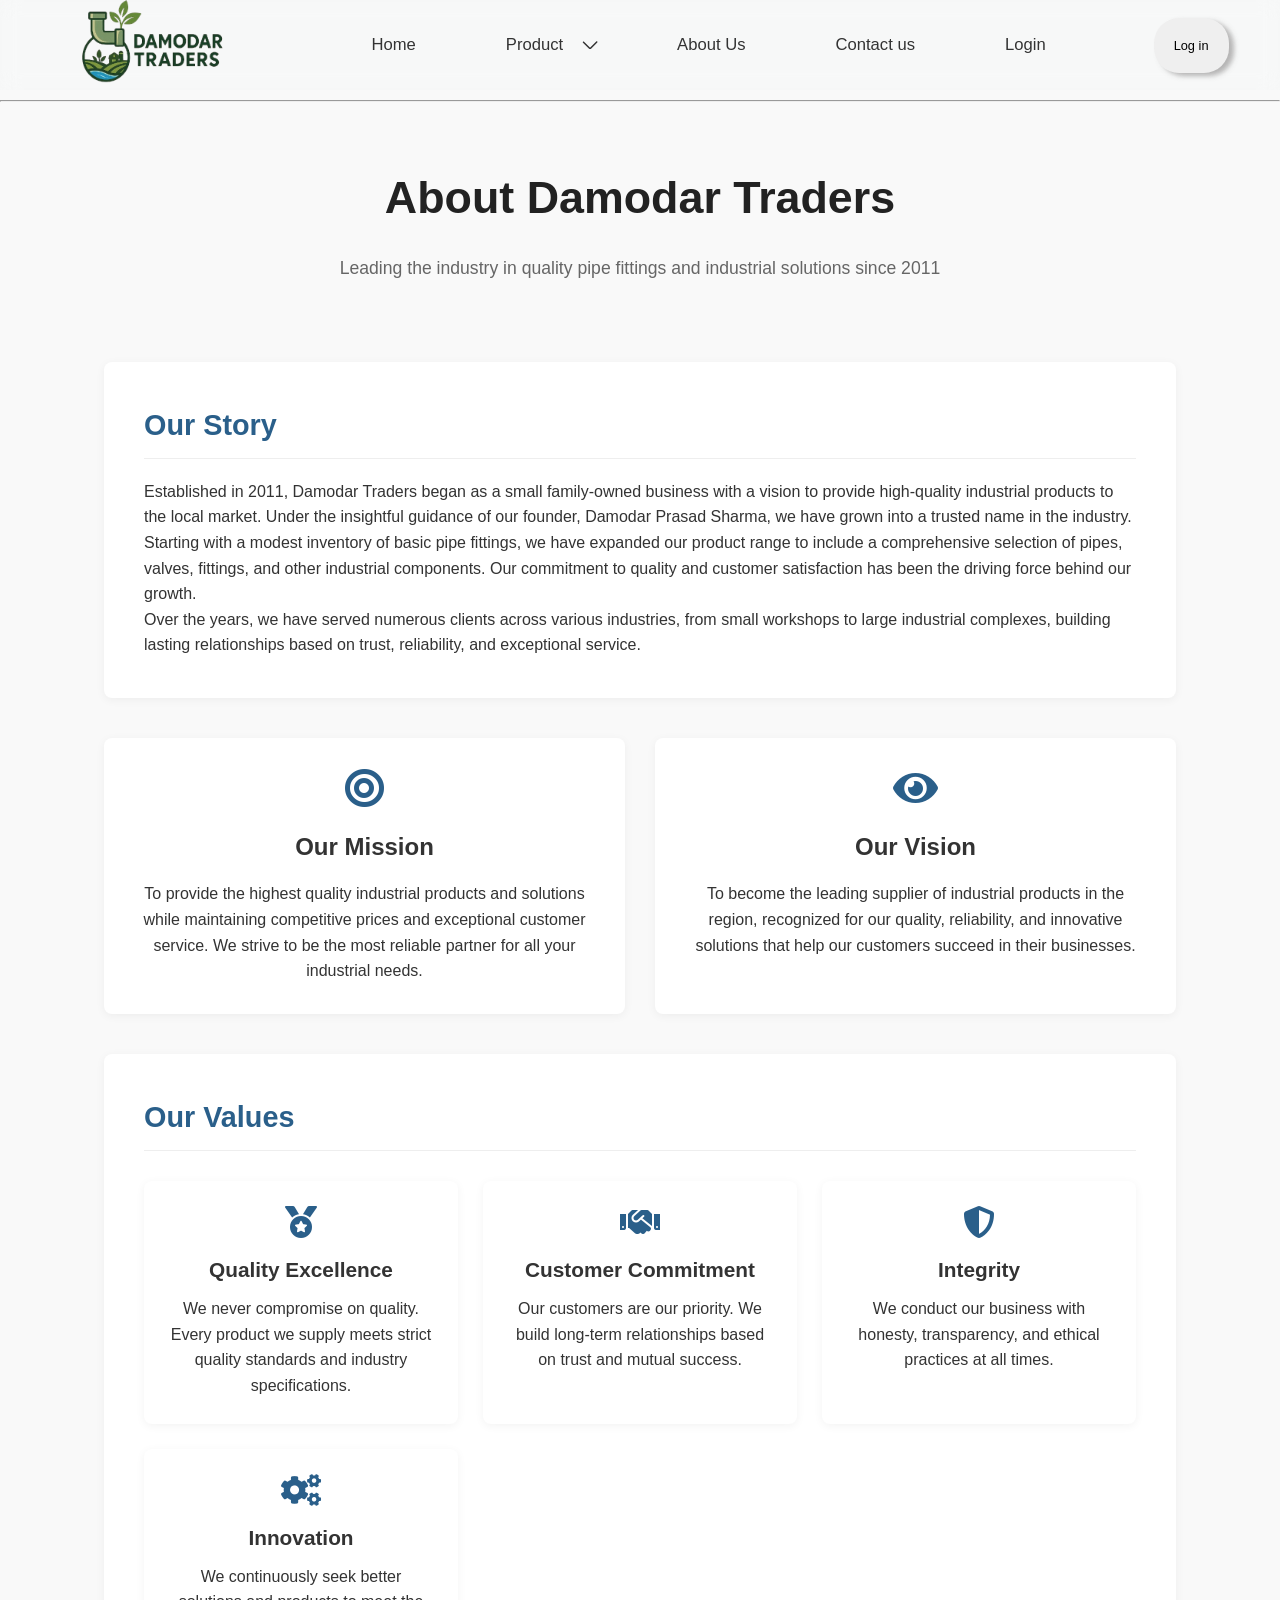
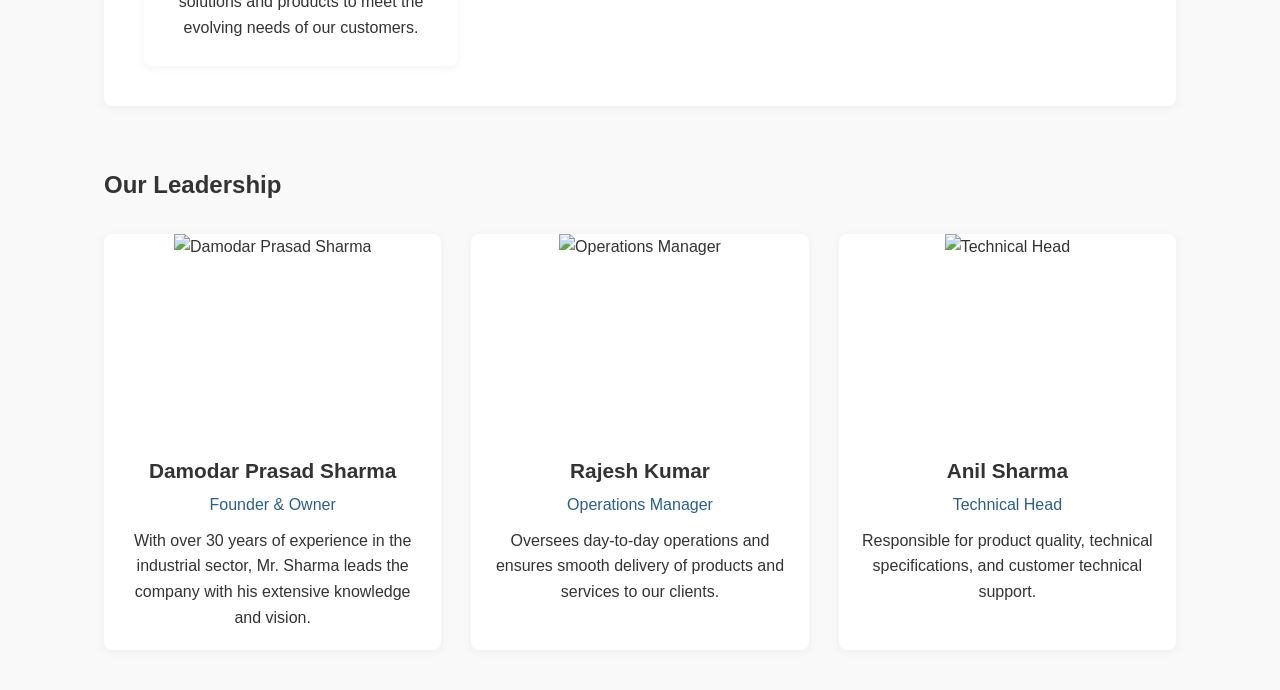
==== about.html @ 8becca2f "Add files via upload" ====
<!DOCTYPE html>
<html lang="en">
<head>
  <meta charset="UTF-8">
  <meta name="viewport" content="width=device-width, initial-scale=1.0">
  <title>About Us - Damodar Traders</title>
  <link rel="stylesheet" href="https://cdnjs.cloudflare.com/ajax/libs/font-awesome/5.15.4/css/all.min.css">
  <link rel="stylesheet" href="style1.css">
  <style>
    * {
      margin: 0;
      padding: 0;
      box-sizing: border-box;
    }
    
    body {
      font-family: 'Segoe UI', Tahoma, Geneva, Verdana, sans-serif;
      line-height: 1.6;
      color: #333;
      background-color: #f9f9f9;
    }
    
    .main {
      padding: 0 5%;
      max-width: 1200px;
      margin: 0 auto;
    }
    
    .about-hero {
      text-align: center;
      padding: 60px 0 40px;
    }
    
    .about-hero h1 {
      font-size: 2.8rem;
      margin-bottom: 20px;
      color: #222;
    }
    
    .about-hero p {
      color: #666;
      max-width: 700px;
      margin: 0 auto;
      font-size: 1.1rem;
    }
    
    .about-content {
      padding: 40px 0;
    }
    
    .about-section {
      background: white;
      padding: 40px;
      border-radius: 8px;
      box-shadow: 0 2px 10px rgba(0,0,0,0.05);
      margin-bottom: 40px;
    }
    
    .about-section h2 {
      font-size: 1.8rem;
      color: #2a5f8a;
      margin-bottom: 20px;
      padding-bottom: 10px;
      border-bottom: 1px solid #eee;
    }
    
    .mission-vision {
      display: grid;
      grid-template-columns: repeat(auto-fit, minmax(300px, 1fr));
      gap: 30px;
      margin: 40px 0;
    }
    
    .mission-box, .vision-box {
      background: white;
      padding: 30px;
      border-radius: 8px;
      box-shadow: 0 2px 10px rgba(0,0,0,0.05);
      text-align: center;
    }
    
    .mission-box i, .vision-box i {
      font-size: 2.5rem;
      color: #2a5f8a;
      margin-bottom: 20px;
    }
    
    .mission-box h3, .vision-box h3 {
      font-size: 1.5rem;
      margin-bottom: 15px;
      color: #333;
    }
    
    .values-grid {
      display: grid;
      grid-template-columns: repeat(auto-fit, minmax(250px, 1fr));
      gap: 25px;
      margin-top: 30px;
    }
    
    .value-card {
      background: white;
      padding: 25px;
      border-radius: 8px;
      box-shadow: 0 2px 10px rgba(0,0,0,0.05);
      text-align: center;
      transition: transform 0.3s, box-shadow 0.3s;
    }
    
    .value-card:hover {
      transform: translateY(-5px);
      box-shadow: 0 10px 20px rgba(0,0,0,0.1);
    }
    
    .value-card i {
      font-size: 2rem;
      color: #2a5f8a;
      margin-bottom: 15px;
    }
    
    .value-card h4 {
      font-size: 1.3rem;
      margin-bottom: 10px;
      color: #333;
    }
    
    .team-section {
      margin-top: 60px;
    }
    
    .team-grid {
      display: grid;
      grid-template-columns: repeat(auto-fit, minmax(250px, 1fr));
      gap: 30px;
      margin-top: 30px;
    }
    
    .team-member {
      background: white;
      border-radius: 8px;
      overflow: hidden;
      box-shadow: 0 2px 10px rgba(0,0,0,0.05);
      text-align: center;
      transition: transform 0.3s;
    }
    
    .team-member:hover {
      transform: translateY(-5px);
    }
    
    .member-image {
      height: 200px;
      overflow: hidden;
    }
    
    .member-image img {
      width: 100%;
      height: 100%;
      object-fit: cover;
    }
    
    .member-info {
      padding: 20px;
    }
    
    .member-info h4 {
      font-size: 1.3rem;
      margin-bottom: 5px;
      color: #333;
    }
    
    .member-info .position {
      color: #2a5f8a;
      font-weight: 500;
      margin-bottom: 10px;
    }
    
    @media (max-width: 768px) {
      .about-hero h1 {
        font-size: 2.2rem;
      }
      
      .about-section {
        padding: 25px;
      }
      
      .mission-vision {
        grid-template-columns: 1fr;
      }
    }
    
    @media (max-width: 480px) {
      .about-hero h1 {
        font-size: 1.8rem;
      }
      
      .values-grid {
        grid-template-columns: 1fr;
      }
    }
  </style>
</head>
<body>
  <!-- Navigation -->
  <nav>
    <a href="index.html">
      <img src="./Create_a_logo_concep-removebg-preview.png" alt="Damodar Traders Logo">
    </a>
    
    <button class="mobile-menu-btn" id="mobileMenuBtn">
      <i class="fas fa-bars"></i>
    </button>
    
    <div class="nav-overlay" id="navOverlay"></div>
    
    <ul id="navMenu">
      <li><a href="index.html">Home</a></li>
      <li class="nav-product">
        <a href="categories.html">Product</a>
        <svg width="24" height="24" viewBox="0 0 24 24" fill="none" xmlns="http://www.w3.org/2000/svg">
          <path
            d="M18.2197 8.546L12.2531 14.5126C12.1555 14.6102 11.9972 14.6102 11.8996 14.5126L6.02767 8.64067C5.73477 8.34778 5.2599 8.34778 4.96701 8.64067C4.67411 8.93357 4.67411 9.40844 4.96701 9.70133L10.8389 15.5732C11.5223 16.2566 12.6304 16.2566 13.3138 15.5732L19.2803 9.60666C19.5732 9.31377 19.5732 8.8389 19.2803 8.546C18.9874 8.25311 18.5126 8.25311 18.2197 8.546Z"
            fill="currentColor"></path>
        </svg>
        <div class="product-dropdown">
          <a href="categories.html">All Categories</a>
          <a href="products.html?category=pipes">Pipes</a>
          <a href="products.html?category=fittings">Fittings</a>
          <a href="products.html?category=valves">Valves</a>
          <a href="products.html?category=other">Other Products</a>
        </div>
      </li>
      <li><a href="about.html">About Us</a></li>
      <li><a href="contact.html">Contact us</a></li>
      <li><a href="login.html?type=user" id="authLink">Login</a></li>
    </ul>
    
    <div class="btn">
      <button class="btn1" id="authButton">Log in</button>
      <button class="btn1" id="registerButton" style="display: none;">Register</button>
    </div>
  </nav>

  <hr class="line">

  <div class="main">
    <div class="about-hero">
      <h1>About Damodar Traders</h1>
      <p>Leading the industry in quality pipe fittings and industrial solutions since 2011</p>
    </div>

    <div class="about-content">
      <div class="about-section">
        <h2>Our Story</h2>
        <p>Established in 2011, Damodar Traders began as a small family-owned business with a vision to provide high-quality industrial products to the local market. Under the insightful guidance of our founder, Damodar Prasad Sharma, we have grown into a trusted name in the industry.</p>
        <p>Starting with a modest inventory of basic pipe fittings, we have expanded our product range to include a comprehensive selection of pipes, valves, fittings, and other industrial components. Our commitment to quality and customer satisfaction has been the driving force behind our growth.</p>
        <p>Over the years, we have served numerous clients across various industries, from small workshops to large industrial complexes, building lasting relationships based on trust, reliability, and exceptional service.</p>
      </div>

      <div class="mission-vision">
        <div class="mission-box">
          <i class="fas fa-bullseye"></i>
          <h3>Our Mission</h3>
          <p>To provide the highest quality industrial products and solutions while maintaining competitive prices and exceptional customer service. We strive to be the most reliable partner for all your industrial needs.</p>
        </div>
        
        <div class="vision-box">
          <i class="fas fa-eye"></i>
          <h3>Our Vision</h3>
          <p>To become the leading supplier of industrial products in the region, recognized for our quality, reliability, and innovative solutions that help our customers succeed in their businesses.</p>
        </div>
      </div>

      <div class="about-section">
        <h2>Our Values</h2>
        <div class="values-grid">
          <div class="value-card">
            <i class="fas fa-medal"></i>
            <h4>Quality Excellence</h4>
            <p>We never compromise on quality. Every product we supply meets strict quality standards and industry specifications.</p>
          </div>
          
          <div class="value-card">
            <i class="fas fa-handshake"></i>
            <h4>Customer Commitment</h4>
            <p>Our customers are our priority. We build long-term relationships based on trust and mutual success.</p>
          </div>
          
          <div class="value-card">
            <i class="fas fa-shield-alt"></i>
            <h4>Integrity</h4>
            <p>We conduct our business with honesty, transparency, and ethical practices at all times.</p>
          </div>
          
          <div class="value-card">
            <i class="fas fa-cogs"></i>
            <h4>Innovation</h4>
            <p>We continuously seek better solutions and products to meet the evolving needs of our customers.</p>
          </div>
        </div>
      </div>

      <div class="team-section">
        <h2>Our Leadership</h2>
        <div class="team-grid">
          <div class="team-member">
            <div class="member-image">
              <img src="https://images.unsplash.com/photo-1560250097-0b93528c311a?ixlib=rb-1.2.1&auto=format&fit=crop&w=400&q=80" alt="Damodar Prasad Sharma">
            </div>
            <div class="member-info">
              <h4>Damodar Prasad Sharma</h4>
              <p class="position">Founder & Owner</p>
              <p>With over 30 years of experience in the industrial sector, Mr. Sharma leads the company with his extensive knowledge and vision.</p>
            </div>
          </div>
          
          <div class="team-member">
            <div class="member-image">
              <img src="https://images.unsplash.com/photo-1573496359142-b8d87734a5a2?ixlib=rb-1.2.1&auto=format&fit=crop&w=400&q=80" alt="Operations Manager">
            </div>
            <div class="member-info">
              <h4>Rajesh Kumar</h4>
              <p class="position">Operations Manager</p>
              <p>Oversees day-to-day operations and ensures smooth delivery of products and services to our clients.</p>
            </div>
          </div>
          
          <div class="team-member">
            <div class="member-image">
              <img src="https://images.unsplash.com/photo-1551836026-d5c2e0c49b61?ixlib=rb-1.2.1&auto=format&fit=crop&w=400&q=80" alt="Technical Head">
            </div>
            <div class="member-info">
              <h4>Anil Sharma</h4>
              <p class="position">Technical Head</p>
              <p>Responsible for product quality, technical specifications, and customer technical support.</p>
            </div>
          </div>
        </div>
      </div>
    </div>
  </div>

  <script>
    const API_BASE_URL = 'http://localhost:3000/api';
    
    // Mobile menu toggle
    const mobileMenuBtn = document.getElementById('mobileMenuBtn');
    const navMenu = document.getElementById('navMenu');
    const navOverlay = document.getElementById('navOverlay');

    mobileMenuBtn.addEventListener('click', () => {
      navMenu.classList.toggle('active');
      navOverlay.classList.toggle('active');
    });

    navOverlay.addEventListener('click', () => {
      navMenu.classList.remove('active');
      navOverlay.classList.remove('active');
    });

    // Toggle product dropdown on mobile
    const navProducts = document.querySelectorAll('.nav-product');
    navProducts.forEach(item => {
      item.addEventListener('click', (e) => {
        if (window.innerWidth <= 768) {
          e.preventDefault();
          item.classList.toggle('active');
        }
      });
    });

    // Check user authentication status
    async function checkAuthStatus() {
      try {
        const response = await fetch(`${API_BASE_URL}/auth/status`);
        const data = await response.json();
        
        const authButton = document.getElementById('authButton');
        const registerButton = document.getElementById('registerButton');
        const authLink = document.getElementById('authLink');
        
        if (data.authenticated) {
          authButton.textContent = 'My Account';
          authButton.onclick = () => window.location.href = 'account.html';
          authLink.textContent = 'My Account';
          authLink.href = 'account.html';
          registerButton.style.display = 'none';
        } else {
          authButton.textContent = 'Log in';
          authButton.onclick = () => window.location.href = 'login.html?type=user';
          authLink.textContent = 'Login';
          authLink.href = 'login.html?type=user';
          registerButton.style.display = 'inline-block';
          registerButton.onclick = () => window.location.href = 'register.html';
        }
      } catch (err) {
        console.error('Auth check failed:', err);
      }
    }
    
    // Call on page load
    document.addEventListener('DOMContentLoaded', checkAuthStatus);
  </script>
</body>
</html>
---- style1.css ----
/* ===== VARIABLES & RESET ===== */
:root {
  --primary-color: #f5a623;
  --secondary-color: #13e5e5;
  --dark-bg: #222;
  --light-text: #fff;
  --medium-text: #bab8b9;
  --dark-text: #333;
  --border-color: #323232;
  --shadow-color: rgba(116, 113, 113, 0.5);
  --nav-bg: rgba(236, 245, 244, 0.123);
}

* {
  margin: 0;
  padding: 0;
  box-sizing: border-box;
}

body, html {
  width: 100%;
  height: 100%;
  font-family: Arial, Helvetica, sans-serif;
  display: flex;
  flex-direction: column;
  min-height: 100vh;
}

/* ===== UTILITY CLASSES ===== */
.flex-center {
  display: flex;
  align-items: center;
  justify-content: center;
}

.grid-center {
  display: grid;
  place-items: center;
}

.transition-all {
  transition: all 0.3s ease;
}

/* ===== NAVIGATION ===== */
nav {
  height: 90px;
  width: 100%;
  display: flex;
  align-items: center;
  position: sticky;
  top: 0;
  left: 0;
  justify-content: space-around;
  background-color: var(--nav-bg);
  backdrop-filter: blur(10px);
  z-index: 99;
}

nav > ul {
  display: flex;
  align-items: center;
  font-size: clamp(14px, 1.3vw, 18px);
  gap: 40px;
  list-style: none;
}

nav img {
  width: min(15vw, 200px);
  margin-top: 10px;
}

/* ===== MOBILE NAVBAR ===== */
.mobile-menu-btn {
  display: none;
  background: none;
  border: none;
  color: var(--dark-text);
  font-size: 24px;
  cursor: pointer;
  padding: 15px;
  z-index: 100;
}

.nav-overlay {
  position: fixed;
  top: 0;
  left: 0;
  width: 100%;
  height: 100%;
  background-color: rgba(0, 0, 0, 0.5);
  z-index: 98;
  opacity: 0;
  visibility: hidden;
  transition: all 0.3s ease;
}

.nav-overlay.active {
  opacity: 1;
  visibility: visible;
}

@media (max-width: 860px) {
  .mobile-menu-btn {
    display: block;
  }
  
  nav > ul {
    position: fixed;
    top: 0;
    right: -100%;
    width: 70%;
    max-width: 300px;
    height: 100vh;
    background-color: var(--light-text);
    flex-direction: column;
    align-items: flex-start;
    padding: 90px 20px 20px;
    gap: 10px;
    transition: right 0.3s ease;
    z-index: 99;
    box-shadow: -5px 0 15px rgba(0, 0, 0, 0.1);
  }
  
  nav > ul.active {
    right: 0;
  }
  
  nav > ul li {
    width: 100%;
    justify-content: flex-start;
    padding: 10px 15px;
    border-radius: 5px;
  }
  
  nav > ul li:hover {
    background-color: rgba(19, 229, 229, 0.18);
  }
  
  .nav-product svg {
    margin-left: auto;
  }
  
  .product-dropdown {
    position: static;
    display: none;
    width: 100%;
    box-shadow: none;
    background: rgba(0, 0, 0, 0.03);
    margin-top: 5px;
  }
  
  .nav-product:hover .product-dropdown,
  .nav-product.active .product-dropdown {
    display: block;
  }
  
  .btn {
    display: none;
  }
  
  .mobile-login-btn {
    display: block;
    width: 100%;
    padding: 12px;
    margin-top: 20px;
    text-align: center;
    background-color: var(--primary-color);
    color: white;
    border-radius: 5px;
  }
}

/* ===== BUTTONS & LINKS ===== */
a {
  display: flex;
  align-items: center;
  justify-content: center;
  text-decoration: none;
  padding: 15px;
  color: var(--dark-text);
}

.btn .btn1 {
  padding: 20px;
  border: none;
  border-radius: 25px;
  font-size: clamp(12px, 1vw, 16px);
  box-shadow: 5px 3px 5px var(--shadow-color);
  margin-right: 10px;
  transition: transform 0.3s, background-color 0.3s;
}

.btn1:hover {
  background-color: rgba(0, 119, 255, 0.311);
  border-radius: 15px;
  backdrop-filter: blur(10px);
  transform: scale(1.1);
}

/* ===== PAGE LAYOUTS ===== */
#page1 {
  width: 100%;
  min-height: 70vh;
  text-align: center;
  position: relative;
}

#page1 #head {
  margin-top: 10vh;
  line-height: 14vh;
  font-size: clamp(24px, 6vw, 72px);
}

#page1 #head1 {
  line-height: 8vh;
  font-size: clamp(16px, 3vw, 36px);
}

.pera1 {
  font-size: clamp(16px, 1.25rem, 20px);
  margin: 50px auto 0;
  max-width: 800px;
  padding: 0 20px;
}

/* ===== MEDIA GALLERY ===== */
.mwg_effect000 {
  height: auto;
  position: relative;
  display: grid;
  place-items: center;
}

.mwg_effect000 .header {
  display: grid;
  grid-template-columns: 1fr auto 1fr;
  align-items: center;
  position: absolute;
  top: 0;
  left: 0;
  width: 100%;
  border-bottom: 1px solid var(--border-color);
  padding: 20px 25px;
  color: var(--medium-text);
  z-index: -1;
}

.mwg_effect000 .header div:nth-child(2) {
  font-size: 1.625rem;
}

.mwg_effect000 .header div:last-child {
  display: flex;
  justify-content: flex-end;
}

.mwg_effect000 .button {
  font-size: 0.875rem;
  text-transform: uppercase;
  border-radius: 24px;
  height: 48px;
  gap: 5px;
  padding: 0 20px;
  display: flex;
  align-items: center;
  width: max-content;
}

.mwg_effect000 .button1 {
  background-color: #232323;
}

.mwg_effect000 .button2 {
  border: 1px solid var(--border-color);
}

.mwg_effect000 .medias {
  display: grid;
  grid-template-columns: repeat(6, 2fr);
  gap: 1vw;
  margin: 20vh 0 30vh;
}

.mwg_effect000 .medias img {
  width: 12vw;
  height: 15vw;
  object-fit: contain;
  border-radius: 4%;
  border: 0.5px solid var(--dark-text);
  display: block;
  pointer-events: none;
  will-change: transform;
  box-shadow: 5px 5px 20px var(--shadow-color);
}

/* ===== INTERACTIVE ELEMENTS ===== */
li {
  display: flex;
  justify-content: center;
  align-items: center;
  transition: all 0.3s ease;
  padding: 10px;
  border-radius: 50px;
}

li:hover {
  background-color: rgba(19, 229, 229, 0.18);
  transform: scale(1.1);
}

.media {
  cursor: pointer;
  transition: transform 0.3s ease;
}

.media:hover {
  transform: scale(1.1);
}

/* ===== DROPDOWN MENU ===== */
.nav-product {
  position: relative;
}

.product-dropdown {
  display: none;
  position: absolute;
  top: 100%;
  left: 0;
  background: var(--light-text);
  min-width: 200px;
  box-shadow: 0 8px 16px rgba(0,0,0,0.1);
  border-radius: 4px;
  z-index: 1000;
  padding: 10px 0;
}

.nav-product:hover .product-dropdown {
  display: block;
}

.product-dropdown a {
  display: block;
  padding: 10px 20px;
  color: var(--dark-text);
  text-decoration: none;
  transition: background 0.3s;
}

.product-dropdown a:hover {
  background: #f5f5f5;
}

/* ===== RESPONSIVE ADJUSTMENTS ===== */
@media (max-width: 768px) {
  .mwg_effect000 .header {
    padding: 15px;
    display: flex;
    justify-content: space-between;
  }
  
  .mwg_effect000 .header div:nth-child(2) {
    display: none;
  }
  
  nav > ul {
    gap: 15px;
  }
  
  .btn .btn1 {
    padding: 15px;
  }

  .mwg_effect000 .medias {
    grid-template-columns: repeat(3, 1fr);
  }
}

/* ===== FOOTER STYLES ===== */
.footer {
  background-color: var(--dark-bg);
  color: var(--light-text);
  padding: 60px 0 0;
  margin-top: auto;
}

.footer-container {
  max-width: 1200px;
  margin: 0 auto;
  padding: 0 20px;
}

.footer-row {
  display: grid;
  grid-template-columns: repeat(auto-fit, minmax(250px, 1fr));
  gap: 40px;
  margin-bottom: 40px;
}

.footer-col {
  padding: 0 15px;
}

.footer-logo {
  width: 180px;
  margin-bottom: 20px;
  background-color: aliceblue;
  border-radius: 50px;
}

.footer-about {
  color: var(--medium-text);
  line-height: 1.6;
  margin-bottom: 20px;
}

.footer-col h4 {
  font-size: 1.2rem;
  margin-bottom: 25px;
  position: relative;
  padding-bottom: 10px;
}

.footer-col h4::after {
  content: '';
  position: absolute;
  left: 0;
  bottom: 0;
  width: 50px;
  height: 2px;
  background: var(--primary-color);
}

.footer-col ul {
  list-style: none;
}

.footer-col ul li {
  margin-bottom: 15px;
  padding: 0;
  justify-content: flex-start;
}

.footer-col ul li a {
  color: var(--medium-text);
  text-decoration: none;
  transition: all 0.3s ease;
  padding: 0;
  display: block;
}

.footer-col ul li a:hover {
  color: var(--primary-color);
  padding-left: 5px;
}

.contact-info li {
  display: flex;
  align-items: center;
  margin-bottom: 15px;
  color: var(--medium-text);
}

.contact-info i {
  margin-right: 10px;
  color: var(--primary-color);
  width: 20px;
  text-align: center;
}

.footer-bottom {
  border-top: 1px solid rgba(255, 255, 255, 0.1);
  padding: 20px 0;
  text-align: center;
}

.footer-bottom p {
  color: var(--medium-text);
  font-size: 0.9rem;
  margin: 10px 0;
}

.social-links {
  display: flex;
  justify-content: center;
  margin-bottom: 15px;
}

.social-links a {
  display: inline-flex;
  align-items: center;
  justify-content: center;
  width: 40px;
  height: 40px;
  background: rgba(255, 255, 255, 0.1);
  border-radius: 50%;
  margin: 0 5px;
  color: var(--light-text);
  transition: all 0.3s ease;
}

.social-links a:hover {
  background: var(--primary-color);
  transform: translateY(-3px);
}

/* Font Awesome Icons */
@font-face {
  font-family: 'Font Awesome';
  font-style: normal;
  font-weight: 900;
  src: url("https://cdnjs.cloudflare.com/ajax/libs/font-awesome/5.15.4/webfonts/fa-solid-900.woff2") format("woff2"),
       url("https://cdnjs.cloudflare.com/ajax/libs/font-awesome/5.15.4/webfonts/fa-solid-900.woff") format("woff");
}

.fas {
  font-family: 'Font Awesome';
  font-weight: 900;
}

.fa-map-marker-alt::before { content: "\f3c5"; }
.fa-phone::before { content: "\f095"; }
.fa-envelope::before { content: "\f0e0"; }
.fa-clock::before { content: "\f017"; }
.fa-facebook-f::before { content: "\f39e"; }
.fa-twitter::before { content: "\f099"; }
.fa-instagram::before { content: "\f16d"; }
.fa-linkedin-in::before { content: "\f0e1"; }
.fa-bars::before { content: "\f0c9"; }

/* Responsive Footer */
@media (max-width: 768px) {
  .footer-row {
    grid-template-columns: 1fr 1fr;
  }
}

@media (max-width: 480px) {
  .footer-row {
    grid-template-columns: 1fr;
    text-align: center;
  }
  
  .footer-col h4::after {
    left: 50%;
    transform: translateX(-50%);
  }
  
  .contact-info li {
    justify-content: center;
  }
}

@media (max-width: 480px) {
  nav {
    flex-direction: column;
    height: auto;
    padding: 10px 0;
  }
  
  nav > ul {
    flex-wrap: wrap;
    justify-content: center;
    gap: 10px;
  }
  
  #page1 #head {
    line-height: 10vh;
  }
  
  .mwg_effect000 .medias {
    grid-template-columns: repeat(2, 1fr);
  }
}

.line {
  margin-top: 10px;
}
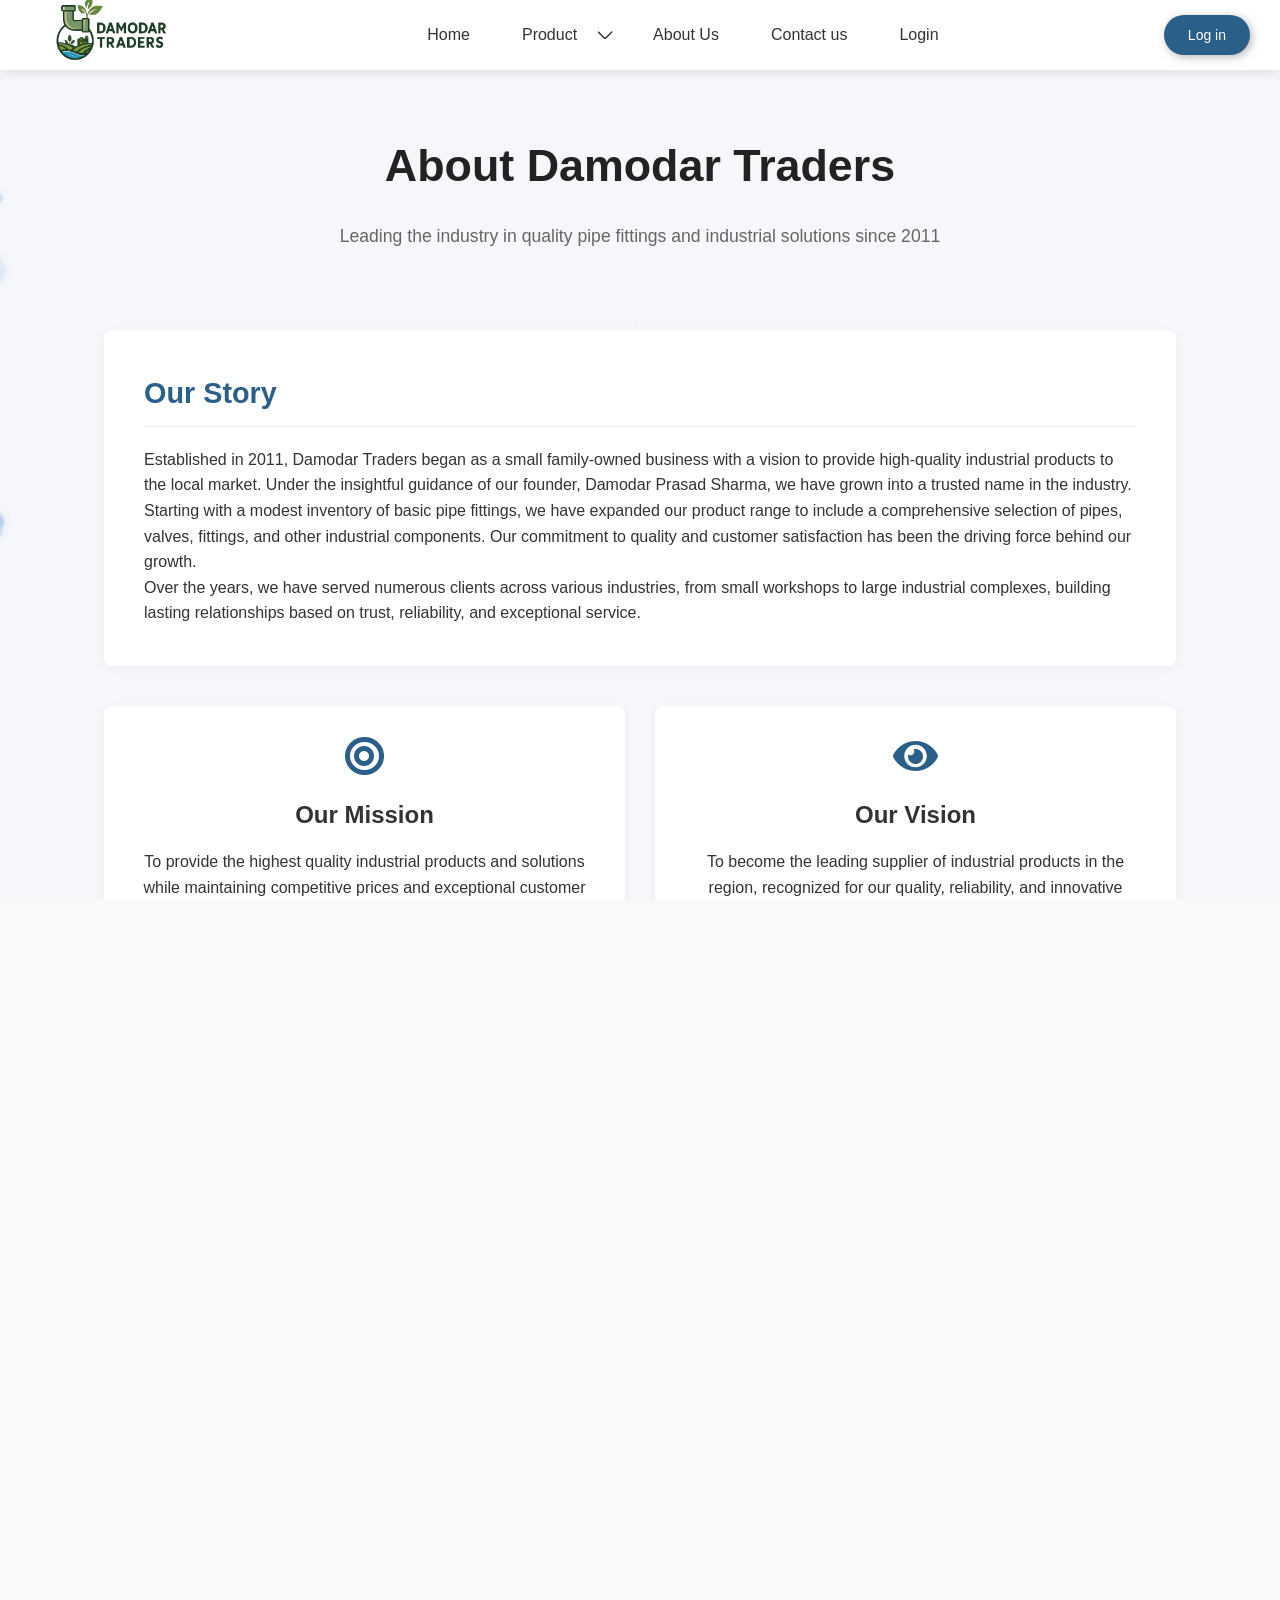
==== commit d52478b2: "Update about.html" ====
--- a/about.html
+++ b/about.html
@@ -6,6 +6,9 @@
   <title>About Us - Damodar Traders</title>
   <link rel="stylesheet" href="https://cdnjs.cloudflare.com/ajax/libs/font-awesome/5.15.4/css/all.min.css">
   <link rel="stylesheet" href="style1.css">
+  <link rel="stylesheet" href="https://cdnjs.cloudflare.com/ajax/libs/gsap/3.12.2/ScrollTrigger.min.js">
+  <script src="https://cdnjs.cloudflare.com/ajax/libs/gsap/3.12.2/gsap.min.js"></script>
+  <script src="https://cdnjs.cloudflare.com/ajax/libs/gsap/3.12.2/ScrollTrigger.min.js"></script>
   <style>
     * {
       margin: 0;
@@ -18,12 +21,16 @@
       line-height: 1.6;
       color: #333;
       background-color: #f9f9f9;
+      position: relative;
+      overflow-x: hidden;
     }
     
     .main {
       padding: 0 5%;
       max-width: 1200px;
       margin: 0 auto;
+      position: relative;
+      z-index: 1;
     }
     
     .about-hero {
@@ -49,11 +56,12 @@
     }
     
     .about-section {
-      background: white;
+      background: rgba(255, 255, 255, 0.9);
       padding: 40px;
       border-radius: 8px;
       box-shadow: 0 2px 10px rgba(0,0,0,0.05);
       margin-bottom: 40px;
+      backdrop-filter: blur(5px);
     }
     
     .about-section h2 {
@@ -72,11 +80,12 @@
     }
     
     .mission-box, .vision-box {
-      background: white;
+      background: rgba(255, 255, 255, 0.9);
       padding: 30px;
       border-radius: 8px;
       box-shadow: 0 2px 10px rgba(0,0,0,0.05);
       text-align: center;
+      backdrop-filter: blur(5px);
     }
     
     .mission-box i, .vision-box i {
@@ -99,12 +108,13 @@
     }
     
     .value-card {
-      background: white;
+      background: rgba(255, 255, 255, 0.9);
       padding: 25px;
       border-radius: 8px;
       box-shadow: 0 2px 10px rgba(0,0,0,0.05);
       text-align: center;
       transition: transform 0.3s, box-shadow 0.3s;
+      backdrop-filter: blur(5px);
     }
     
     .value-card:hover {
@@ -136,12 +146,13 @@
     }
     
     .team-member {
-      background: white;
+      background: rgba(255, 255, 255, 0.9);
       border-radius: 8px;
       overflow: hidden;
       box-shadow: 0 2px 10px rgba(0,0,0,0.05);
       text-align: center;
       transition: transform 0.3s;
+      backdrop-filter: blur(5px);
     }
     
     .team-member:hover {
@@ -175,6 +186,37 @@
       margin-bottom: 10px;
     }
     
+    /* Industrial Background Styles */
+    .industrial-background {
+      position: fixed;
+      top: 0;
+      left: 0;
+      width: 100%;
+      height: 100%;
+      z-index: -1;
+      overflow: hidden;
+      background: #f5f7fa;
+    }
+
+    .pipe {
+      position: absolute;
+      background: rgba(58, 123, 213, 0.1);
+      border-radius: 10px;
+      box-shadow: 0 0 10px rgba(58, 123, 213, 0.1);
+    }
+
+    .pipe-connector {
+      position: absolute;
+      background: rgba(58, 123, 213, 0.15);
+      border-radius: 50%;
+    }
+
+    .particle {
+      position: absolute;
+      background: rgba(58, 123, 213, 0.2);
+      border-radius: 50%;
+    }
+    
     @media (max-width: 768px) {
       .about-hero h1 {
         font-size: 2.2rem;
@@ -201,6 +243,12 @@
   </style>
 </head>
 <body>
+  <!-- Industrial Background Container -->
+  <div class="industrial-background">
+    <div class="pipes-container"></div>
+    <div class="particles-container"></div>
+  </div>
+
   <!-- Navigation -->
   <nav>
     <a href="index.html">
@@ -341,7 +389,103 @@
   </div>
 
   <script>
-    const API_BASE_URL = 'http://localhost:3000/api';
+    const API_BASE_URL = 'https://dttt-5.onrender.com/api';
+    
+    // Industrial Pipe Background Animation
+    function createIndustrialBackground() {
+      const pipesContainer = document.querySelector('.pipes-container');
+      const particlesContainer = document.querySelector('.particles-container');
+      const colors = ['rgba(58, 123, 213, 0.1)', 'rgba(65, 131, 215, 0.15)', 'rgba(72, 139, 217, 0.2)'];
+      
+      // Create horizontal pipes
+      for (let i = 0; i < 8; i++) {
+        const pipe = document.createElement('div');
+        pipe.className = 'pipe';
+        pipesContainer.appendChild(pipe);
+        
+        const isVertical = Math.random() > 0.5;
+        const duration = gsap.utils.random(30, 50);
+        const size = gsap.utils.random(10, 30);
+        const length = gsap.utils.random(200, 400);
+        
+        gsap.set(pipe, {
+          width: isVertical ? `${size}px` : `${length}px`,
+          height: isVertical ? `${length}px` : `${size}px`,
+          background: colors[Math.floor(Math.random() * colors.length)],
+          x: isVertical ? gsap.utils.random(0, window.innerWidth) : -length,
+          y: isVertical ? -length : gsap.utils.random(0, window.innerHeight)
+        });
+        
+        gsap.to(pipe, {
+          x: isVertical ? gsap.utils.random(0, window.innerWidth) : window.innerWidth + length,
+          y: isVertical ? window.innerHeight + length : gsap.utils.random(0, window.innerHeight),
+          duration: duration,
+          ease: "none",
+          repeat: -1
+        });
+      }
+      
+      // Create pipe connectors
+      for (let i = 0; i < 15; i++) {
+        const connector = document.createElement('div');
+        connector.className = 'pipe-connector';
+        pipesContainer.appendChild(connector);
+        
+        const size = gsap.utils.random(15, 40);
+        
+        gsap.set(connector, {
+          width: `${size}px`,
+          height: `${size}px`,
+          x: gsap.utils.random(0, window.innerWidth),
+          y: gsap.utils.random(0, window.innerHeight),
+          opacity: 0
+        });
+        
+        gsap.to(connector, {
+          opacity: 0.3,
+          duration: gsap.utils.random(3, 6),
+          yoyo: true,
+          repeat: -1,
+          delay: gsap.utils.random(0, 5)
+        });
+      }
+      
+      // Create floating particles (weld sparks)
+      for (let i = 0; i < 20; i++) {
+        const particle = document.createElement('div');
+        particle.className = 'particle';
+        particlesContainer.appendChild(particle);
+        
+        const size = gsap.utils.random(2, 6);
+        
+        gsap.set(particle, {
+          width: `${size}px`,
+          height: `${size}px`,
+          x: gsap.utils.random(0, window.innerWidth),
+          y: gsap.utils.random(0, window.innerHeight),
+          opacity: 0
+        });
+        
+        // Spark animation
+        const tl = gsap.timeline({ repeat: -1, delay: gsap.utils.random(0, 5) });
+        tl.to(particle, {
+          opacity: 0.8,
+          duration: 0.3,
+          ease: "power1.out"
+        })
+        .to(particle, {
+          x: "+=50",
+          y: "+=50",
+          duration: 0.8,
+          ease: "power1.inOut"
+        })
+        .to(particle, {
+          opacity: 0,
+          duration: 0.3,
+          ease: "power1.in"
+        });
+      }
+    }
     
     // Mobile menu toggle
     const mobileMenuBtn = document.getElementById('mobileMenuBtn');
@@ -398,8 +542,69 @@
       }
     }
     
-    // Call on page load
-    document.addEventListener('DOMContentLoaded', checkAuthStatus);
+    // Initialize page
+    document.addEventListener('DOMContentLoaded', () => {
+      checkAuthStatus();
+      createIndustrialBackground();
+      
+      // Make background responsive to window resize
+      window.addEventListener('resize', () => {
+        if (document.querySelector('.pipes-container')) {
+          document.querySelector('.pipes-container').innerHTML = '';
+          document.querySelector('.particles-container').innerHTML = '';
+          createIndustrialBackground();
+        }
+      });
+      
+      // Add subtle animations to content
+      gsap.from('.about-hero h1', {
+        y: 30,
+        opacity: 0,
+        duration: 0.8,
+        ease: "power2.out"
+      });
+      
+      gsap.from('.about-hero p', {
+        y: 30,
+        opacity: 0,
+        duration: 0.8,
+        delay: 0.2,
+        ease: "power2.out"
+      });
+      
+      gsap.from('.about-section', {
+        scrollTrigger: {
+          trigger: '.about-section',
+          start: 'top 80%',
+        },
+        y: 30,
+        opacity: 0,
+        duration: 0.6,
+        stagger: 0.2
+      });
+      
+      gsap.from('.value-card', {
+        scrollTrigger: {
+          trigger: '.values-grid',
+          start: 'top 80%',
+        },
+        y: 30,
+        opacity: 0,
+        duration: 0.6,
+        stagger: 0.1
+      });
+      
+      gsap.from('.team-member', {
+        scrollTrigger: {
+          trigger: '.team-grid',
+          start: 'top 80%',
+        },
+        y: 30,
+        opacity: 0,
+        duration: 0.6,
+        stagger: 0.2
+      });
+    });
   </script>
 </body>
-</html>+</html>
--- a/style1.css
+++ b/style1.css
@@ -20,10 +20,11 @@
 body, html {
   width: 100%;
   height: 100%;
-  font-family: Arial, Helvetica, sans-serif;
+  font-family: -apple-system, BlinkMacSystemFont, 'Segoe UI', Roboto, Oxygen, Ubuntu, Cantarell, sans-serif;
   display: flex;
   flex-direction: column;
   min-height: 100vh;
+  overflow-x: hidden;
 }
 
 /* ===== UTILITY CLASSES ===== */
@@ -44,30 +45,31 @@
 
 /* ===== NAVIGATION ===== */
 nav {
-  height: 90px;
+  height: 70px;
   width: 100%;
   display: flex;
   align-items: center;
   position: sticky;
   top: 0;
   left: 0;
-  justify-content: space-around;
-  background-color: var(--nav-bg);
-  backdrop-filter: blur(10px);
+  justify-content: space-between;
+  background-color: white;
+  box-shadow: 0 2px 10px rgba(0,0,0,0.1);
   z-index: 99;
+  padding: 0 20px;
 }
 
 nav > ul {
   display: flex;
   align-items: center;
-  font-size: clamp(14px, 1.3vw, 18px);
-  gap: 40px;
+  font-size: 16px;
+  gap: 20px;
   list-style: none;
 }
 
 nav img {
-  width: min(15vw, 200px);
-  margin-top: 10px;
+  width: 150px;
+  height: auto;
 }
 
 /* ===== MOBILE NAVBAR ===== */
@@ -78,7 +80,7 @@
   color: var(--dark-text);
   font-size: 24px;
   cursor: pointer;
-  padding: 15px;
+  padding: 10px;
   z-index: 100;
 }
 
@@ -100,6 +102,16 @@
   visibility: visible;
 }
 
+@media (max-width: 1024px) {
+  nav {
+    padding: 0 15px;
+  }
+  
+  nav > ul {
+    gap: 15px;
+  }
+}
+
 @media (max-width: 860px) {
   .mobile-menu-btn {
     display: block;
@@ -109,17 +121,18 @@
     position: fixed;
     top: 0;
     right: -100%;
-    width: 70%;
+    width: 80%;
     max-width: 300px;
     height: 100vh;
-    background-color: var(--light-text);
+    background-color: white;
     flex-direction: column;
     align-items: flex-start;
-    padding: 90px 20px 20px;
-    gap: 10px;
-    transition: right 0.3s ease;
+    padding: 80px 20px 20px;
+    gap: 0;
+    transition: right 0.4s cubic-bezier(0.4, 0, 0.2, 1);
     z-index: 99;
-    box-shadow: -5px 0 15px rgba(0, 0, 0, 0.1);
+    box-shadow: -5px 0 25px rgba(0, 0, 0, 0.15);
+    overflow-y: auto;
   }
   
   nav > ul.active {
@@ -128,46 +141,85 @@
   
   nav > ul li {
     width: 100%;
+    padding: 0;
+    margin: 0;
+    border-radius: 0;
+    border-bottom: 1px solid rgba(0, 0, 0, 0.05);
     justify-content: flex-start;
-    padding: 10px 15px;
-    border-radius: 5px;
-  }
-  
-  nav > ul li:hover {
-    background-color: rgba(19, 229, 229, 0.18);
+  }
+  
+  nav > ul li a {
+    width: 100%;
+    padding: 16px 20px;
+    text-align: left;
+    justify-content: flex-start;
+    font-size: 16px;
+    font-weight: 500;
+  }
+  
+  /* Mobile dropdown improvements */
+  .nav-product {
+    flex-direction: column;
+    align-items: stretch;
+  }
+  
+  .nav-product > a {
+    display: flex;
+    justify-content: space-between;
+    align-items: center;
+    width: 100%;
   }
   
   .nav-product svg {
     margin-left: auto;
+    transition: transform 0.3s ease;
+    width: 20px;
+    height: 20px;
+  }
+  
+  .nav-product.active svg {
+    transform: rotate(180deg);
   }
   
   .product-dropdown {
     position: static;
-    display: none;
+    height: 0;
+    overflow: hidden;
+    opacity: 0;
+    visibility: hidden;
     width: 100%;
     box-shadow: none;
-    background: rgba(0, 0, 0, 0.03);
-    margin-top: 5px;
-  }
-  
-  .nav-product:hover .product-dropdown,
+    background: rgba(0, 0, 0, 0.02);
+    margin: 0;
+    padding: 0;
+    transition: all 0.3s ease;
+    border-radius: 0;
+  }
+  
   .nav-product.active .product-dropdown {
-    display: block;
+    height: auto;
+    opacity: 1;
+    visibility: visible;
+    padding: 10px 0;
+  }
+  
+  .product-dropdown a {
+    padding: 14px 20px 14px 40px;
+    font-size: 14px;
+    border-bottom: 1px solid rgba(0, 0, 0, 0.03);
+    color: #555;
+  }
+  
+  .product-dropdown a:last-child {
+    border-bottom: none;
   }
   
   .btn {
     display: none;
   }
   
-  .mobile-login-btn {
-    display: block;
-    width: 100%;
-    padding: 12px;
-    margin-top: 20px;
-    text-align: center;
-    background-color: var(--primary-color);
-    color: white;
-    border-radius: 5px;
+  nav img {
+    width: 120px;
   }
 }
 
@@ -177,51 +229,66 @@
   align-items: center;
   justify-content: center;
   text-decoration: none;
-  padding: 15px;
   color: var(--dark-text);
+  padding: 8px 16px;
 }
 
 .btn .btn1 {
-  padding: 20px;
+  padding: 12px 24px;
   border: none;
   border-radius: 25px;
-  font-size: clamp(12px, 1vw, 16px);
-  box-shadow: 5px 3px 5px var(--shadow-color);
+  font-size: 14px;
+  box-shadow: 2px 2px 8px var(--shadow-color);
   margin-right: 10px;
   transition: transform 0.3s, background-color 0.3s;
+  background: #2a5f8a;
+  color: white;
+  font-weight: 500;
 }
 
 .btn1:hover {
-  background-color: rgba(0, 119, 255, 0.311);
-  border-radius: 15px;
-  backdrop-filter: blur(10px);
-  transform: scale(1.1);
+  background-color: #1a4f7a;
+  transform: scale(1.05);
 }
 
 /* ===== PAGE LAYOUTS ===== */
 #page1 {
   width: 100%;
-  min-height: 70vh;
+  min-height: auto;
   text-align: center;
   position: relative;
+  padding: 40px 20px;
+  background: linear-gradient(135deg, #f5f7fa 0%, #e4edf5 100%);
 }
 
 #page1 #head {
-  margin-top: 10vh;
-  line-height: 14vh;
-  font-size: clamp(24px, 6vw, 72px);
+  margin-top: 0;
+  line-height: 1.2;
+  font-size: clamp(32px, 8vw, 56px);
+  font-weight: 700;
+  color: #2a5f8a;
+  margin-bottom: 10px;
+  word-wrap: break-word;
+  overflow-wrap: break-word;
 }
 
 #page1 #head1 {
-  line-height: 8vh;
-  font-size: clamp(16px, 3vw, 36px);
+  line-height: 1.3;
+  font-size: clamp(18px, 4vw, 28px);
+  font-weight: 500;
+  color: #4a6fa5;
+  margin-bottom: 25px;
 }
 
 .pera1 {
-  font-size: clamp(16px, 1.25rem, 20px);
-  margin: 50px auto 0;
+  font-size: clamp(14px, 1rem, 16px);
+  margin: 0 auto;
   max-width: 800px;
-  padding: 0 20px;
+  padding: 0 15px;
+  line-height: 1.6;
+  color: #555;
+  text-align: justify;
+  hyphens: auto;
 }
 
 /* ===== MEDIA GALLERY ===== */
@@ -230,68 +297,48 @@
   position: relative;
   display: grid;
   place-items: center;
+  padding: 0 20px;
 }
 
 .mwg_effect000 .header {
   display: grid;
   grid-template-columns: 1fr auto 1fr;
   align-items: center;
-  position: absolute;
-  top: 0;
-  left: 0;
   width: 100%;
-  border-bottom: 1px solid var(--border-color);
-  padding: 20px 25px;
-  color: var(--medium-text);
-  z-index: -1;
+  border-bottom: 2px solid #2a5f8a;
+  padding: 20px 0;
+  color: #2a5f8a;
+  margin-bottom: 30px;
 }
 
 .mwg_effect000 .header div:nth-child(2) {
-  font-size: 1.625rem;
-}
-
-.mwg_effect000 .header div:last-child {
-  display: flex;
-  justify-content: flex-end;
-}
-
-.mwg_effect000 .button {
-  font-size: 0.875rem;
-  text-transform: uppercase;
-  border-radius: 24px;
-  height: 48px;
-  gap: 5px;
-  padding: 0 20px;
-  display: flex;
-  align-items: center;
-  width: max-content;
-}
-
-.mwg_effect000 .button1 {
-  background-color: #232323;
-}
-
-.mwg_effect000 .button2 {
-  border: 1px solid var(--border-color);
+  font-size: clamp(24px, 5vw, 32px);
+  font-weight: 600;
+  text-align: center;
 }
 
 .mwg_effect000 .medias {
   display: grid;
-  grid-template-columns: repeat(6, 2fr);
-  gap: 1vw;
-  margin: 20vh 0 30vh;
+  grid-template-columns: repeat(auto-fill, minmax(250px, 1fr));
+  gap: 20px;
+  margin: 0 auto 50px;
+  width: 100%;
+  max-width: 1200px;
+  padding: 0 10px;
 }
 
 .mwg_effect000 .medias img {
-  width: 12vw;
-  height: 15vw;
+  width: 100%;
+  height: 250px;
   object-fit: contain;
-  border-radius: 4%;
-  border: 0.5px solid var(--dark-text);
+  border-radius: 8px;
+  border: 1px solid #e0e0e0;
   display: block;
   pointer-events: none;
   will-change: transform;
-  box-shadow: 5px 5px 20px var(--shadow-color);
+  box-shadow: 0 4px 12px rgba(0, 0, 0, 0.1);
+  background: white;
+  padding: 10px;
 }
 
 /* ===== INTERACTIVE ELEMENTS ===== */
@@ -300,25 +347,25 @@
   justify-content: center;
   align-items: center;
   transition: all 0.3s ease;
-  padding: 10px;
-  border-radius: 50px;
+  border-radius: 8px;
 }
 
 li:hover {
-  background-color: rgba(19, 229, 229, 0.18);
-  transform: scale(1.1);
+  background-color: rgba(19, 229, 229, 0.08);
 }
 
 .media {
   cursor: pointer;
   transition: transform 0.3s ease;
+  border-radius: 8px;
+  overflow: hidden;
 }
 
 .media:hover {
-  transform: scale(1.1);
-}
-
-/* ===== DROPDOWN MENU ===== */
+  transform: translateY(-5px);
+}
+
+/* ===== DROPDOWN MENU (Desktop) ===== */
 .nav-product {
   position: relative;
 }
@@ -328,52 +375,415 @@
   position: absolute;
   top: 100%;
   left: 0;
-  background: var(--light-text);
-  min-width: 200px;
-  box-shadow: 0 8px 16px rgba(0,0,0,0.1);
-  border-radius: 4px;
+  background: white;
+  min-width: 220px;
+  box-shadow: 0 10px 25px rgba(0,0,0,0.1);
+  border-radius: 8px;
   z-index: 1000;
   padding: 10px 0;
+  opacity: 0;
+  transform: translateY(-10px);
+  transition: all 0.3s ease;
+  border: 1px solid rgba(0,0,0,0.05);
 }
 
 .nav-product:hover .product-dropdown {
   display: block;
+  opacity: 1;
+  transform: translateY(0);
 }
 
 .product-dropdown a {
   display: block;
-  padding: 10px 20px;
+  padding: 12px 20px;
   color: var(--dark-text);
   text-decoration: none;
-  transition: background 0.3s;
+  transition: all 0.2s;
+  font-size: 14px;
 }
 
 .product-dropdown a:hover {
-  background: #f5f5f5;
-}
-
-/* ===== RESPONSIVE ADJUSTMENTS ===== */
+  background: rgba(19, 229, 229, 0.08);
+  padding-left: 25px;
+}
+
+/* Add chevron rotation for desktop */
+.nav-product svg {
+  transition: transform 0.3s ease;
+}
+
+.nav-product:hover svg {
+  transform: rotate(180deg);
+}
+
+/* ===== INDUSTRIAL BACKGROUND ===== */
+.industrial-background {
+  position: fixed;
+  top: 0;
+  left: 0;
+  width: 100%;
+  height: 100%;
+  z-index: -1;
+  overflow: hidden;
+  background: #f5f7fa;
+}
+
+.pipe {
+  position: absolute;
+  background: rgba(58, 123, 213, 0.1);
+  border-radius: 10px;
+  box-shadow: 0 0 10px rgba(58, 123, 213, 0.1);
+}
+
+.pipe-connector {
+  position: absolute;
+  background: rgba(58, 123, 213, 0.15);
+  border-radius: 50%;
+}
+
+.particle {
+  position: absolute;
+  background: rgba(58, 123, 213, 0.2);
+  border-radius: 50%;
+}
+
+/* ===== SHOP SLIDER ===== */
+.shop-slider-section {
+  margin: 40px auto;
+  max-width: 1200px;
+  padding: 0 20px;
+}
+
+.shop-slider-section h2 {
+  text-align: center;
+  font-size: clamp(24px, 5vw, 32px);
+  color: #2a5f8a;
+  margin-bottom: 30px;
+  position: relative;
+  font-weight: 600;
+}
+
+.shop-slider-section h2:after {
+  content: '';
+  position: absolute;
+  width: 80px;
+  height: 3px;
+  background: #2a5f8a;
+  bottom: -10px;
+  left: 50%;
+  transform: translateX(-50%);
+}
+
+.shop-slider-container {
+  position: relative;
+  overflow: hidden;
+  border-radius: 12px;
+  box-shadow: 0 5px 20px rgba(0, 0, 0, 0.1);
+  background: white;
+}
+
+.shop-slider {
+  display: flex;
+  transition: transform 0.5s ease;
+  height: 300px;
+}
+
+.shop-slide {
+  min-width: 100%;
+  height: 100%;
+  position: relative;
+}
+
+.shop-slide img {
+  width: 100%;
+  height: 100%;
+  object-fit: cover;
+}
+
+.slide-caption {
+  position: absolute;
+  bottom: 0;
+  left: 0;
+  right: 0;
+  background: rgba(42, 95, 138, 0.85);
+  color: white;
+  padding: 12px 20px;
+  text-align: center;
+  font-size: 1rem;
+  font-weight: 500;
+}
+
+.slider-controls {
+  position: absolute;
+  top: 50%;
+  width: 100%;
+  display: flex;
+  justify-content: space-between;
+  padding: 0 15px;
+  transform: translateY(-50%);
+  z-index: 10;
+}
+
+.slider-btn {
+  background: rgba(255, 255, 255, 0.9);
+  border: none;
+  width: 44px;
+  height: 44px;
+  border-radius: 50%;
+  cursor: pointer;
+  display: flex;
+  align-items: center;
+  justify-content: center;
+  font-size: 1.2rem;
+  color: #2a5f8a;
+  transition: all 0.3s ease;
+  box-shadow: 0 2px 8px rgba(0, 0, 0, 0.2);
+}
+
+.slider-btn:hover {
+  background: white;
+  transform: scale(1.1);
+}
+
+.slider-dots {
+  position: absolute;
+  bottom: 15px;
+  left: 0;
+  right: 0;
+  display: flex;
+  justify-content: center;
+  gap: 10px;
+  z-index: 10;
+}
+
+.dot {
+  width: 10px;
+  height: 10px;
+  border-radius: 50%;
+  background: rgba(255, 255, 255, 0.5);
+  cursor: pointer;
+  transition: all 0.3s ease;
+}
+
+.dot.active {
+  background: white;
+  transform: scale(1.3);
+}
+
+.autoplay-control {
+  position: absolute;
+  bottom: 15px;
+  right: 15px;
+  z-index: 10;
+  background: rgba(255, 255, 255, 0.9);
+  border-radius: 20px;
+  padding: 6px 12px;
+  display: flex;
+  align-items: center;
+  gap: 6px;
+  cursor: pointer;
+  font-size: 0.8rem;
+  color: #2a5f8a;
+  transition: all 0.3s ease;
+  font-weight: 500;
+}
+
+.autoplay-control:hover {
+  background: white;
+}
+
+.autoplay-control i {
+  font-size: 0.9rem;
+}
+
+/* ===== MOBILE RESPONSIVE ADJUSTMENTS ===== */
 @media (max-width: 768px) {
-  .mwg_effect000 .header {
-    padding: 15px;
-    display: flex;
-    justify-content: space-between;
-  }
-  
-  .mwg_effect000 .header div:nth-child(2) {
-    display: none;
+  /* Improve overall mobile layout */
+  body {
+    font-size: 14px;
+    -webkit-text-size-adjust: 100%;
+  }
+  
+  #page1 {
+    padding: 30px 15px;
+    min-height: auto;
+  }
+  
+  #page1 #head {
+    font-size: clamp(28px, 10vw, 40px);
+    margin-bottom: 8px;
+    line-height: 1.1;
+  }
+  
+  #page1 #head1 {
+    font-size: clamp(16px, 5vw, 22px);
+    margin-bottom: 20px;
+    line-height: 1.2;
+  }
+  
+  .pera1 {
+    font-size: 14px;
+    padding: 0;
+    line-height: 1.5;
+    text-align: left;
+  }
+  
+  /* Improve media gallery for mobile */
+  .mwg_effect000 {
+    padding: 0 15px;
+  }
+  
+  .mwg_effect000 .medias {
+    grid-template-columns: repeat(auto-fill, minmax(150px, 1fr));
+    gap: 15px;
+    margin: 0 auto 40px;
+  }
+  
+  .mwg_effect000 .medias img {
+    height: 180px;
+  }
+  
+  /* Improve shop slider for mobile */
+  .shop-slider-section {
+    margin: 30px auto;
+    padding: 0 15px;
+  }
+  
+  .shop-slider-section h2 {
+    font-size: 24px;
+    margin-bottom: 20px;
+  }
+  
+  .shop-slider {
+    height: 250px;
+  }
+  
+  .slider-btn {
+    width: 40px;
+    height: 40px;
+    font-size: 1rem;
+  }
+  
+  .slide-caption {
+    font-size: 0.9rem;
+    padding: 10px;
+  }
+  
+  .autoplay-control {
+    bottom: 10px;
+    right: 10px;
+    padding: 5px 10px;
+    font-size: 0.75rem;
+  }
+  
+  .slider-dots {
+    bottom: 10px;
+  }
+}
+
+@media (max-width: 480px) {
+  /* Extra small devices */
+  nav {
+    height: 60px;
+    padding: 0 10px;
+  }
+  
+  nav img {
+    width: 100px;
+  }
+  
+  .mobile-menu-btn {
+    padding: 8px;
+  }
+  
+  #page1 {
+    padding: 25px 10px;
+  }
+  
+  #page1 #head {
+    font-size: 28px;
+  }
+  
+  #page1 #head1 {
+    font-size: 18px;
+  }
+  
+  .mwg_effect000 .medias {
+    grid-template-columns: repeat(2, 1fr);
+    gap: 12px;
+  }
+  
+  .mwg_effect000 .medias img {
+    height: 160px;
+  }
+  
+  .shop-slider {
+    height: 200px;
+  }
+  
+  .slider-btn {
+    width: 36px;
+    height: 36px;
   }
   
   nav > ul {
-    gap: 15px;
-  }
-  
-  .btn .btn1 {
-    padding: 15px;
-  }
-
+    padding: 70px 15px 20px;
+  }
+  
+  nav > ul li a {
+    padding: 14px 15px;
+  }
+  
+  .product-dropdown a {
+    padding: 12px 15px 12px 35px;
+  }
+}
+
+@media (max-width: 360px) {
   .mwg_effect000 .medias {
-    grid-template-columns: repeat(3, 1fr);
+    grid-template-columns: 1fr;
+  }
+  
+  .mwg_effect000 .medias img {
+    height: 200px;
+  }
+}
+
+/* ===== TOUCH-FRIENDLY IMPROVEMENTS ===== */
+@media (hover: none) and (pointer: coarse) {
+  /* Improve touch interactions */
+  a, button, .btn1, .media, .slider-btn, .dot, .autoplay-control {
+    min-height: 44px;
+    min-width: 44px;
+  }
+  
+  li a {
+    padding: 16px 20px;
+  }
+  
+  .product-dropdown a {
+    padding: 16px 20px 16px 40px;
+  }
+  
+  /* Remove hover effects for touch devices */
+  li:hover, .btn1:hover, .media:hover, .slider-btn:hover {
+    transform: none;
+    background-color: transparent;
+  }
+  
+  /* Add active states for touch feedback */
+  li:active, .btn1:active, .media:active, .slider-btn:active {
+    background-color: rgba(19, 229, 229, 0.1);
+    transform: scale(0.98);
+  }
+  
+  .slider-btn:active {
+    transform: scale(0.95);
+  }
+  
+  /* Improve touch scrolling */
+  .mwg_effect000 .medias {
+    -webkit-overflow-scrolling: touch;
   }
 }
 
@@ -381,7 +791,7 @@
 .footer {
   background-color: var(--dark-bg);
   color: var(--light-text);
-  padding: 60px 0 0;
+  padding: 40px 0 0;
   margin-top: auto;
 }
 
@@ -393,33 +803,36 @@
 
 .footer-row {
   display: grid;
-  grid-template-columns: repeat(auto-fit, minmax(250px, 1fr));
-  gap: 40px;
-  margin-bottom: 40px;
+  grid-template-columns: repeat(auto-fit, minmax(200px, 1fr));
+  gap: 30px;
+  margin-bottom: 30px;
 }
 
 .footer-col {
-  padding: 0 15px;
+  padding: 0 10px;
 }
 
 .footer-logo {
-  width: 180px;
-  margin-bottom: 20px;
-  background-color: aliceblue;
-  border-radius: 50px;
+  width: 150px;
+  margin-bottom: 15px;
+  background-color: white;
+  border-radius: 8px;
+  padding: 10px;
 }
 
 .footer-about {
   color: var(--medium-text);
-  line-height: 1.6;
+  line-height: 1.5;
+  margin-bottom: 15px;
+  font-size: 14px;
+}
+
+.footer-col h4 {
+  font-size: 1.1rem;
   margin-bottom: 20px;
-}
-
-.footer-col h4 {
-  font-size: 1.2rem;
-  margin-bottom: 25px;
   position: relative;
-  padding-bottom: 10px;
+  padding-bottom: 8px;
+  font-weight: 600;
 }
 
 .footer-col h4::after {
@@ -427,7 +840,7 @@
   position: absolute;
   left: 0;
   bottom: 0;
-  width: 50px;
+  width: 40px;
   height: 2px;
   background: var(--primary-color);
 }
@@ -437,7 +850,7 @@
 }
 
 .footer-col ul li {
-  margin-bottom: 15px;
+  margin-bottom: 12px;
   padding: 0;
   justify-content: flex-start;
 }
@@ -448,6 +861,9 @@
   transition: all 0.3s ease;
   padding: 0;
   display: block;
+  text-align: left;
+  justify-content: flex-start;
+  font-size: 14px;
 }
 
 .footer-col ul li a:hover {
@@ -457,16 +873,19 @@
 
 .contact-info li {
   display: flex;
-  align-items: center;
-  margin-bottom: 15px;
+  align-items: flex-start;
+  margin-bottom: 12px;
   color: var(--medium-text);
+  font-size: 14px;
+  line-height: 1.4;
 }
 
 .contact-info i {
   margin-right: 10px;
   color: var(--primary-color);
-  width: 20px;
+  width: 16px;
   text-align: center;
+  margin-top: 2px;
 }
 
 .footer-bottom {
@@ -477,7 +896,7 @@
 
 .footer-bottom p {
   color: var(--medium-text);
-  font-size: 0.9rem;
+  font-size: 0.85rem;
   margin: 10px 0;
 }
 
@@ -485,19 +904,20 @@
   display: flex;
   justify-content: center;
   margin-bottom: 15px;
+  gap: 10px;
 }
 
 .social-links a {
   display: inline-flex;
   align-items: center;
   justify-content: center;
-  width: 40px;
-  height: 40px;
+  width: 36px;
+  height: 36px;
   background: rgba(255, 255, 255, 0.1);
   border-radius: 50%;
-  margin: 0 5px;
   color: var(--light-text);
   transition: all 0.3s ease;
+  padding: 0;
 }
 
 .social-links a:hover {
@@ -528,11 +948,24 @@
 .fa-instagram::before { content: "\f16d"; }
 .fa-linkedin-in::before { content: "\f0e1"; }
 .fa-bars::before { content: "\f0c9"; }
+.fa-chevron-left::before { content: "\f053"; }
+.fa-chevron-right::before { content: "\f054"; }
+.fa-pause::before { content: "\f04c"; }
+.fa-play::before { content: "\f04b"; }
 
 /* Responsive Footer */
 @media (max-width: 768px) {
   .footer-row {
     grid-template-columns: 1fr 1fr;
+    gap: 20px;
+  }
+  
+  .footer {
+    padding: 30px 0 0;
+  }
+  
+  .footer-container {
+    padding: 0 15px;
   }
 }
 
@@ -540,6 +973,7 @@
   .footer-row {
     grid-template-columns: 1fr;
     text-align: center;
+    gap: 25px;
   }
   
   .footer-col h4::after {
@@ -549,31 +983,27 @@
   
   .contact-info li {
     justify-content: center;
-  }
-}
-
-@media (max-width: 480px) {
-  nav {
-    flex-direction: column;
-    height: auto;
-    padding: 10px 0;
-  }
-  
-  nav > ul {
-    flex-wrap: wrap;
+    text-align: center;
+  }
+  
+  .contact-info i {
+    margin-right: 8px;
+  }
+  
+  .footer-col ul li a {
+    text-align: center;
     justify-content: center;
-    gap: 10px;
-  }
-  
-  #page1 #head {
-    line-height: 10vh;
-  }
-  
-  .mwg_effect000 .medias {
-    grid-template-columns: repeat(2, 1fr);
-  }
-}
-
+  }
+  
+  .footer-about {
+    text-align: center;
+  }
+}
+
+/* Line separator */
 .line {
-  margin-top: 10px;
-}+  margin: 0;
+  border: none;
+  height: 1px;
+  background: #e0e0e0;
+}
